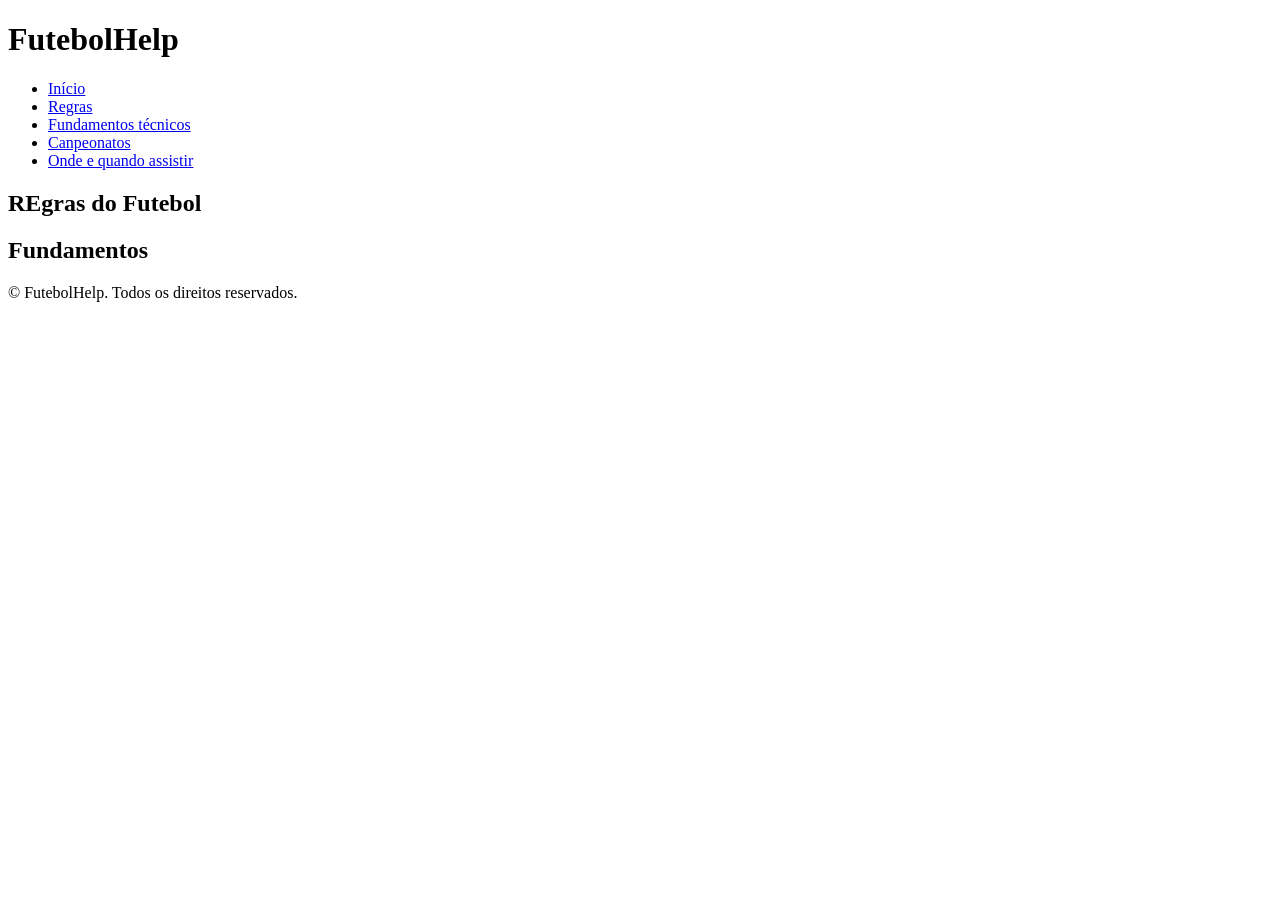
==== index.htm @ 94a562d6 "initial commit" ====
<!DOCTYPE html>
<html lang="pt-br">
<head>
    <meta charset="UTF-8">
    <meta name="viewport" content="width=device-width, initial-scale=1.0">
    <link rel="stylesheet" href="style.css">
    <title>FutebolHelp</title>
</head>
<body>
    <header>
        <h1>FutebolHelp</h1>
        <nav class="bar">
            <ul>
            <li><a href="#inicio">Início</a></li>
            <li><a href="#regras">Regras</a></li>
            <li><a href="#fundamentos">Fundamentos técnicos</a></li>
            <li><a href="#campeonatos">Canpeonatos</a></li>
            <li><a href="#onde">Onde e quando assistir</a></li>
            </ul>
        </nav>

        <main>
            <section id="inicio">
                <h2></h2>
                <p></p>
            </section>

            <section id="regras">
                <h2>REgras do Futebol</h2>
                <p></p>
            </section>

            <section id="fundamentos">
                <h2>Fundamentos</h2>
                <p></p>
            </section>

            <section id="campeonatos">
                <h2></h2>
                <p></p>
            </section>

            <section id="onde">
                <h2></h2>
                <p></p>
            </section>
        </main>

        <footer>&copy; FutebolHelp. Todos os direitos reservados.</footer>

</body>
</html>
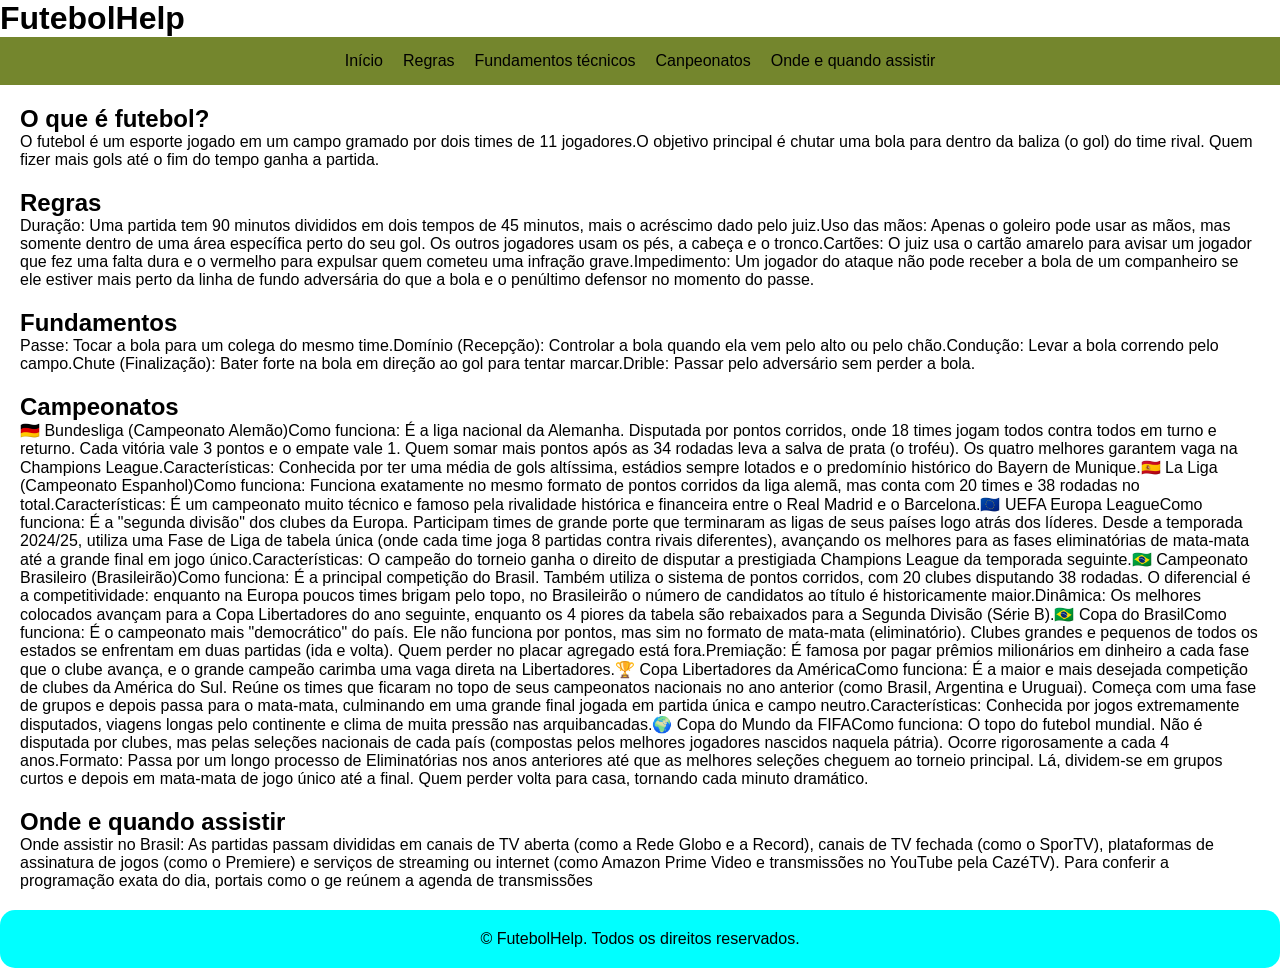
==== commit 3ae528ab: "feat: textos adicionados" ====
--- a/index.htm
+++ b/index.htm
@@ -21,28 +21,28 @@
 
         <main>
             <section id="inicio">
-                <h2></h2>
-                <p></p>
+                <h2>O que é futebol?</h2>
+                <p>O futebol é um esporte jogado em um campo gramado por dois times de 11 jogadores.O objetivo principal é chutar uma bola para dentro da baliza (o gol) do time rival. Quem fizer mais gols até o fim do tempo ganha a partida.</p>
             </section>
 
             <section id="regras">
-                <h2>REgras do Futebol</h2>
-                <p></p>
+                <h2>Regras</h2>
+                <p>Duração: Uma partida tem 90 minutos divididos em dois tempos de 45 minutos, mais o acréscimo dado pelo juiz.Uso das mãos: Apenas o goleiro pode usar as mãos, mas somente dentro de uma área específica perto do seu gol. Os outros jogadores usam os pés, a cabeça e o tronco.Cartões: O juiz usa o cartão amarelo para avisar um jogador que fez uma falta dura e o vermelho para expulsar quem cometeu uma infração grave.Impedimento: Um jogador do ataque não pode receber a bola de um companheiro se ele estiver mais perto da linha de fundo adversária do que a bola e o penúltimo defensor no momento do passe.</p>
             </section>
 
             <section id="fundamentos">
                 <h2>Fundamentos</h2>
-                <p></p>
+                <p>Passe: Tocar a bola para um colega do mesmo time.Domínio (Recepção): Controlar a bola quando ela vem pelo alto ou pelo chão.Condução: Levar a bola correndo pelo campo.Chute (Finalização): Bater forte na bola em direção ao gol para tentar marcar.Drible: Passar pelo adversário sem perder a bola.</p>
             </section>
 
             <section id="campeonatos">
-                <h2></h2>
-                <p></p>
+                <h2>Campeonatos</h2>
+                <p>🇩🇪 Bundesliga (Campeonato Alemão)Como funciona: É a liga nacional da Alemanha. Disputada por pontos corridos, onde 18 times jogam todos contra todos em turno e returno. Cada vitória vale 3 pontos e o empate vale 1. Quem somar mais pontos após as 34 rodadas leva a salva de prata (o troféu). Os quatro melhores garantem vaga na Champions League.Características: Conhecida por ter uma média de gols altíssima, estádios sempre lotados e o predomínio histórico do Bayern de Munique.🇪🇸 La Liga (Campeonato Espanhol)Como funciona: Funciona exatamente no mesmo formato de pontos corridos da liga alemã, mas conta com 20 times e 38 rodadas no total.Características: É um campeonato muito técnico e famoso pela rivalidade histórica e financeira entre o Real Madrid e o Barcelona.🇪🇺 UEFA Europa LeagueComo funciona: É a "segunda divisão" dos clubes da Europa. Participam times de grande porte que terminaram as ligas de seus países logo atrás dos líderes. Desde a temporada 2024/25, utiliza uma Fase de Liga de tabela única (onde cada time joga 8 partidas contra rivais diferentes), avançando os melhores para as fases eliminatórias de mata-mata até a grande final em jogo único.Características: O campeão do torneio ganha o direito de disputar a prestigiada Champions League da temporada seguinte.🇧🇷 Campeonato Brasileiro (Brasileirão)Como funciona: É a principal competição do Brasil. Também utiliza o sistema de pontos corridos, com 20 clubes disputando 38 rodadas. O diferencial é a competitividade: enquanto na Europa poucos times brigam pelo topo, no Brasileirão o número de candidatos ao título é historicamente maior.Dinâmica: Os melhores colocados avançam para a Copa Libertadores do ano seguinte, enquanto os 4 piores da tabela são rebaixados para a Segunda Divisão (Série B).🇧🇷 Copa do BrasilComo funciona: É o campeonato mais "democrático" do país. Ele não funciona por pontos, mas sim no formato de mata-mata (eliminatório). Clubes grandes e pequenos de todos os estados se enfrentam em duas partidas (ida e volta). Quem perder no placar agregado está fora.Premiação: É famosa por pagar prêmios milionários em dinheiro a cada fase que o clube avança, e o grande campeão carimba uma vaga direta na Libertadores.🏆 Copa Libertadores da AméricaComo funciona: É a maior e mais desejada competição de clubes da América do Sul. Reúne os times que ficaram no topo de seus campeonatos nacionais no ano anterior (como Brasil, Argentina e Uruguai). Começa com uma fase de grupos e depois passa para o mata-mata, culminando em uma grande final jogada em partida única e campo neutro.Características: Conhecida por jogos extremamente disputados, viagens longas pelo continente e clima de muita pressão nas arquibancadas.🌍 Copa do Mundo da FIFAComo funciona: O topo do futebol mundial. Não é disputada por clubes, mas pelas seleções nacionais de cada país (compostas pelos melhores jogadores nascidos naquela pátria). Ocorre rigorosamente a cada 4 anos.Formato: Passa por um longo processo de Eliminatórias nos anos anteriores até que as melhores seleções cheguem ao torneio principal. Lá, dividem-se em grupos curtos e depois em mata-mata de jogo único até a final. Quem perder volta para casa, tornando cada minuto dramático.</p>
             </section>
 
             <section id="onde">
-                <h2></h2>
-                <p></p>
+                <h2>Onde e quando assistir</h2>
+                <p>Onde assistir no Brasil: As partidas passam divididas em canais de TV aberta (como a Rede Globo e a Record), canais de TV fechada (como o SporTV), plataformas de assinatura de jogos (como o Premiere) e serviços de streaming ou internet (como Amazon Prime Video e transmissões no YouTube pela CazéTV). Para conferir a programação exata do dia, portais como o ge reúnem a agenda de transmissões</p>
             </section>
         </main>
 
--- a/style.css
+++ b/style.css
@@ -0,0 +1,37 @@
+*{
+    font-family: Arial, Helvetica, sans-serif;
+    margin: 0;
+    box-sizing: border-box;
+    padding: 0;
+}
+
+.bar{
+    
+}
+
+section{
+    gap: 20px;
+    margin: 20px;
+}
+
+ul {
+    background-color: rgb(116, 134, 45);
+    display: flex;
+    gap: 20px;
+    justify-content: center;
+    list-style-type: none;
+    padding: 15px;
+}
+a {
+  text-decoration: none;
+  color: inherit;
+}
+
+footer{
+    justify-content: center;
+    display: flex;
+    padding: 20px;
+    background-color: aqua;
+    border-radius: 15px;
+
+}
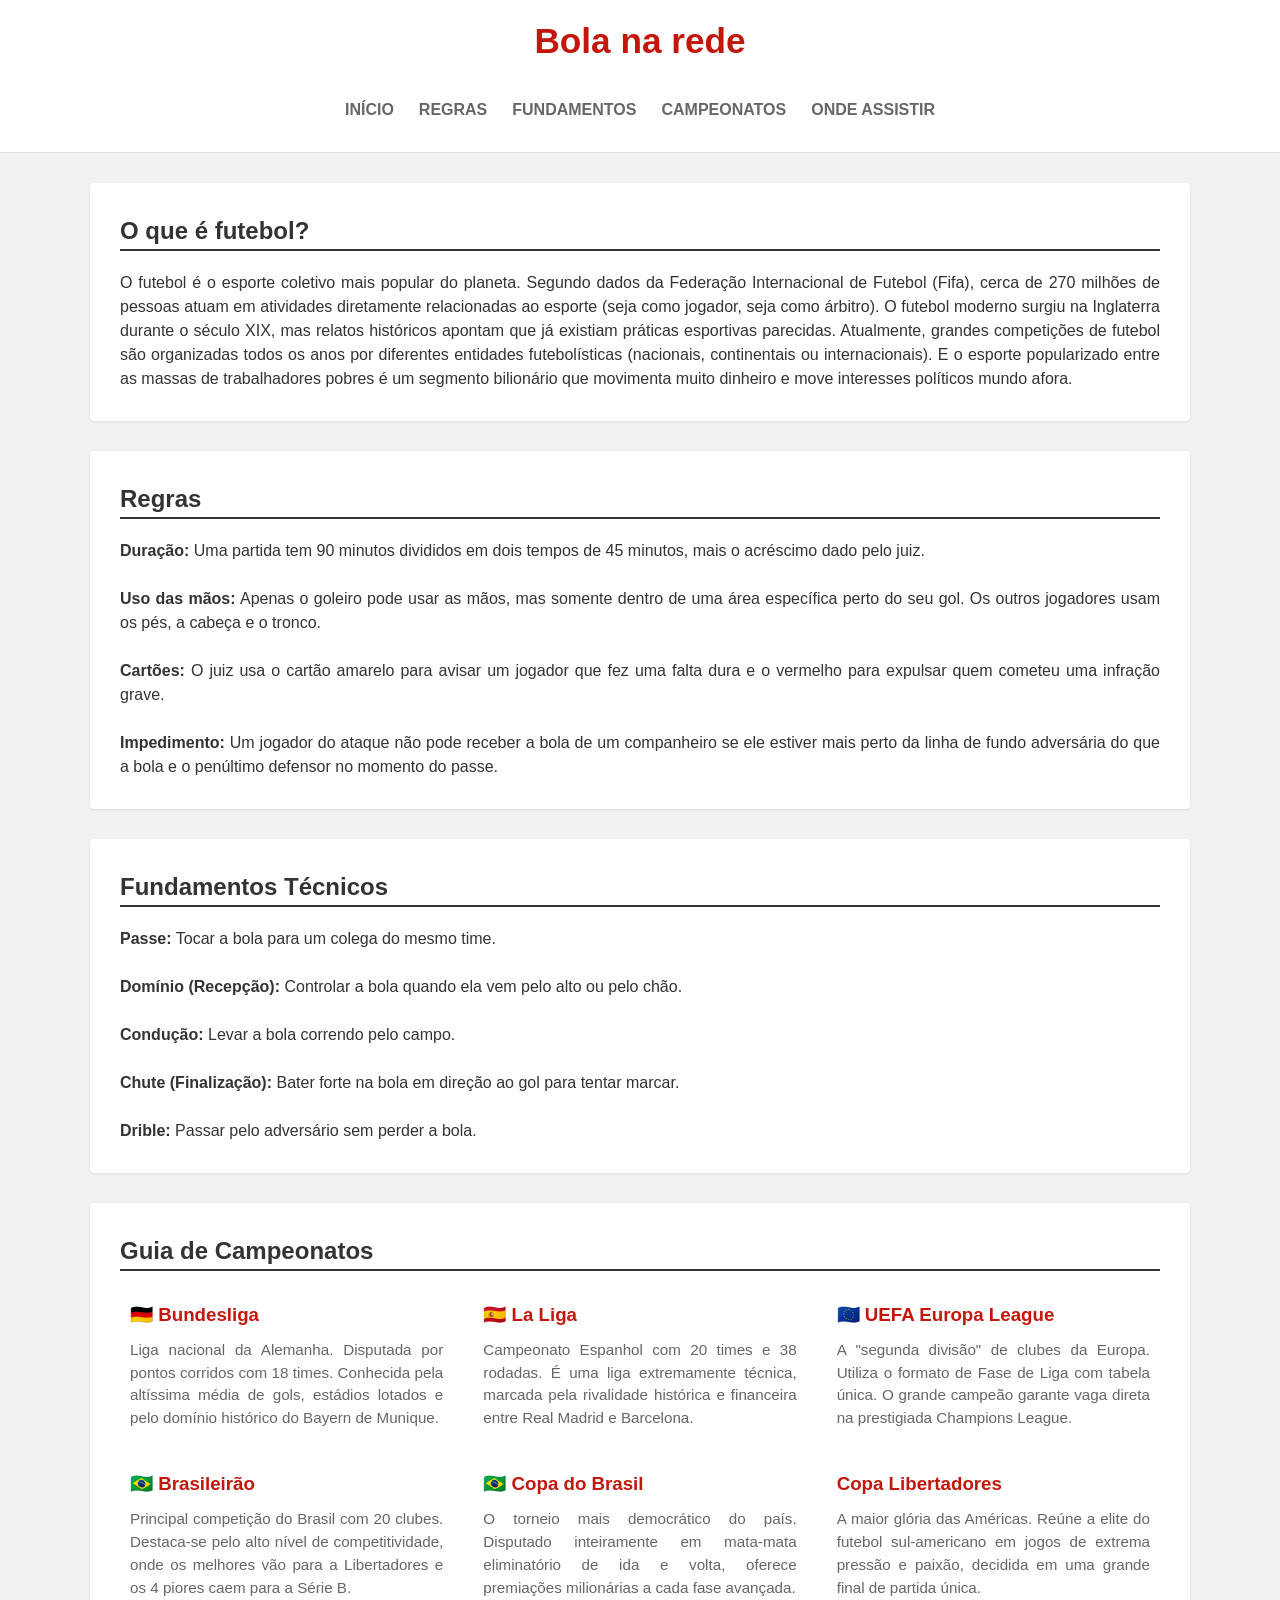
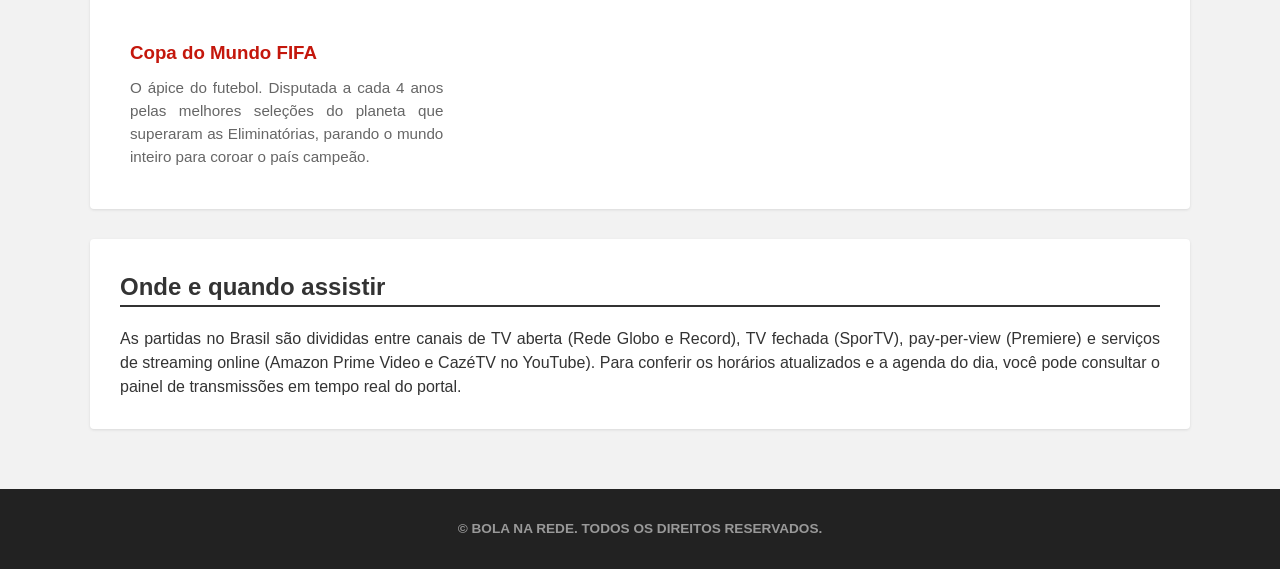
==== commit 39cd73f8: "style: cores, bordas e design aplicados" ====
--- a/index.htm
+++ b/index.htm
@@ -4,49 +4,98 @@
     <meta charset="UTF-8">
     <meta name="viewport" content="width=device-width, initial-scale=1.0">
     <link rel="stylesheet" href="style.css">
-    <title>FutebolHelp</title>
+    <title>Bola na Rede</title>
 </head>
 <body>
+
     <header>
-        <h1>FutebolHelp</h1>
-        <nav class="bar">
-            <ul>
-            <li><a href="#inicio">Início</a></li>
-            <li><a href="#regras">Regras</a></li>
-            <li><a href="#fundamentos">Fundamentos técnicos</a></li>
-            <li><a href="#campeonatos">Canpeonatos</a></li>
-            <li><a href="#onde">Onde e quando assistir</a></li>
-            </ul>
-        </nav>
+        <div class="bar">
+            <h1>Bola na rede</span></h1>
+            <nav class="bar">
+                <ul>
+                    <li><a href="#inicio">Início</a></li>
+                    <li><a href="#regras">Regras</a></li>
+                    <li><a href="#fundamentos">Fundamentos</a></li>
+                    <li><a href="#campeonatos">Campeonatos</a></li>
+                    <li><a href="#onde">Onde Assistir</a></li>
+                </ul>
+            </nav>
+        </div>
+    </header>
 
-        <main>
-            <section id="inicio">
-                <h2>O que é futebol?</h2>
-                <p>O futebol é um esporte jogado em um campo gramado por dois times de 11 jogadores.O objetivo principal é chutar uma bola para dentro da baliza (o gol) do time rival. Quem fizer mais gols até o fim do tempo ganha a partida.</p>
-            </section>
+    <main>
+        <section id="inicio">
+            <h2>O que é futebol?</h2>
+            <p>O futebol é o esporte coletivo mais popular do planeta. Segundo dados da Federação Internacional de Futebol (Fifa), cerca de 270 milhões de pessoas atuam em atividades diretamente relacionadas ao esporte (seja como jogador, seja como árbitro). O futebol moderno surgiu na Inglaterra durante o século XIX, mas relatos históricos apontam que já existiam práticas esportivas parecidas.
+Atualmente, grandes competições de futebol são organizadas todos os anos por diferentes entidades futebolísticas (nacionais, continentais ou internacionais). E o esporte popularizado entre as massas de trabalhadores pobres é um segmento bilionário que movimenta muito dinheiro e move interesses políticos mundo afora.</p>
+        </section>
 
-            <section id="regras">
-                <h2>Regras</h2>
-                <p>Duração: Uma partida tem 90 minutos divididos em dois tempos de 45 minutos, mais o acréscimo dado pelo juiz.Uso das mãos: Apenas o goleiro pode usar as mãos, mas somente dentro de uma área específica perto do seu gol. Os outros jogadores usam os pés, a cabeça e o tronco.Cartões: O juiz usa o cartão amarelo para avisar um jogador que fez uma falta dura e o vermelho para expulsar quem cometeu uma infração grave.Impedimento: Um jogador do ataque não pode receber a bola de um companheiro se ele estiver mais perto da linha de fundo adversária do que a bola e o penúltimo defensor no momento do passe.</p>
-            </section>
+        <section id="regras">
+            <h2>Regras</h2>
+            <p><strong>Duração:</strong> Uma partida tem 90 minutos divididos em dois tempos de 45 minutos, mais o acréscimo dado pelo juiz.<br><br>
+               <strong>Uso das mãos:</strong> Apenas o goleiro pode usar as mãos, mas somente dentro de uma área específica perto do seu gol. Os outros jogadores usam os pés, a cabeça e o tronco.<br><br>
+               <strong>Cartões:</strong> O juiz usa o cartão amarelo para avisar um jogador que fez uma falta dura e o vermelho para expulsar quem cometeu uma infração grave.<br><br>
+               <strong>Impedimento:</strong> Um jogador do ataque não pode receber a bola de um companheiro se ele estiver mais perto da linha de fundo adversária do que a bola e o penúltimo defensor no momento do passe.</p>
+        </section>
 
-            <section id="fundamentos">
-                <h2>Fundamentos</h2>
-                <p>Passe: Tocar a bola para um colega do mesmo time.Domínio (Recepção): Controlar a bola quando ela vem pelo alto ou pelo chão.Condução: Levar a bola correndo pelo campo.Chute (Finalização): Bater forte na bola em direção ao gol para tentar marcar.Drible: Passar pelo adversário sem perder a bola.</p>
-            </section>
+        <section id="fundamentos">
+            <h2>Fundamentos Técnicos</h2>
+            <p><strong>Passe:</strong> Tocar a bola para um colega do mesmo time.<br><br>
+               <strong>Domínio (Recepção):</strong> Controlar a bola quando ela vem pelo alto ou pelo chão.<br><br>
+               <strong>Condução:</strong> Levar a bola correndo pelo campo.<br><br>
+               <strong>Chute (Finalização):</strong> Bater forte na bola em direção ao gol para tentar marcar.<br><br>
+               <strong>Drible:</strong> Passar pelo adversário sem perder a bola.</p>
+        </section>
 
-            <section id="campeonatos">
-                <h2>Campeonatos</h2>
-                <p>🇩🇪 Bundesliga (Campeonato Alemão)Como funciona: É a liga nacional da Alemanha. Disputada por pontos corridos, onde 18 times jogam todos contra todos em turno e returno. Cada vitória vale 3 pontos e o empate vale 1. Quem somar mais pontos após as 34 rodadas leva a salva de prata (o troféu). Os quatro melhores garantem vaga na Champions League.Características: Conhecida por ter uma média de gols altíssima, estádios sempre lotados e o predomínio histórico do Bayern de Munique.🇪🇸 La Liga (Campeonato Espanhol)Como funciona: Funciona exatamente no mesmo formato de pontos corridos da liga alemã, mas conta com 20 times e 38 rodadas no total.Características: É um campeonato muito técnico e famoso pela rivalidade histórica e financeira entre o Real Madrid e o Barcelona.🇪🇺 UEFA Europa LeagueComo funciona: É a "segunda divisão" dos clubes da Europa. Participam times de grande porte que terminaram as ligas de seus países logo atrás dos líderes. Desde a temporada 2024/25, utiliza uma Fase de Liga de tabela única (onde cada time joga 8 partidas contra rivais diferentes), avançando os melhores para as fases eliminatórias de mata-mata até a grande final em jogo único.Características: O campeão do torneio ganha o direito de disputar a prestigiada Champions League da temporada seguinte.🇧🇷 Campeonato Brasileiro (Brasileirão)Como funciona: É a principal competição do Brasil. Também utiliza o sistema de pontos corridos, com 20 clubes disputando 38 rodadas. O diferencial é a competitividade: enquanto na Europa poucos times brigam pelo topo, no Brasileirão o número de candidatos ao título é historicamente maior.Dinâmica: Os melhores colocados avançam para a Copa Libertadores do ano seguinte, enquanto os 4 piores da tabela são rebaixados para a Segunda Divisão (Série B).🇧🇷 Copa do BrasilComo funciona: É o campeonato mais "democrático" do país. Ele não funciona por pontos, mas sim no formato de mata-mata (eliminatório). Clubes grandes e pequenos de todos os estados se enfrentam em duas partidas (ida e volta). Quem perder no placar agregado está fora.Premiação: É famosa por pagar prêmios milionários em dinheiro a cada fase que o clube avança, e o grande campeão carimba uma vaga direta na Libertadores.🏆 Copa Libertadores da AméricaComo funciona: É a maior e mais desejada competição de clubes da América do Sul. Reúne os times que ficaram no topo de seus campeonatos nacionais no ano anterior (como Brasil, Argentina e Uruguai). Começa com uma fase de grupos e depois passa para o mata-mata, culminando em uma grande final jogada em partida única e campo neutro.Características: Conhecida por jogos extremamente disputados, viagens longas pelo continente e clima de muita pressão nas arquibancadas.🌍 Copa do Mundo da FIFAComo funciona: O topo do futebol mundial. Não é disputada por clubes, mas pelas seleções nacionais de cada país (compostas pelos melhores jogadores nascidos naquela pátria). Ocorre rigorosamente a cada 4 anos.Formato: Passa por um longo processo de Eliminatórias nos anos anteriores até que as melhores seleções cheguem ao torneio principal. Lá, dividem-se em grupos curtos e depois em mata-mata de jogo único até a final. Quem perder volta para casa, tornando cada minuto dramático.</p>
-            </section>
+        <section id="campeonatos">
+            <h2>Guia de Campeonatos</h2>
+            <div class="campeonatos-grid">
 
-            <section id="onde">
-                <h2>Onde e quando assistir</h2>
-                <p>Onde assistir no Brasil: As partidas passam divididas em canais de TV aberta (como a Rede Globo e a Record), canais de TV fechada (como o SporTV), plataformas de assinatura de jogos (como o Premiere) e serviços de streaming ou internet (como Amazon Prime Video e transmissões no YouTube pela CazéTV). Para conferir a programação exata do dia, portais como o ge reúnem a agenda de transmissões</p>
-            </section>
-        </main>
+                <div class="card-campeonato">
+                    <h3>🇩🇪 Bundesliga</h3>
+                    <p>Liga nacional da Alemanha. Disputada por pontos corridos com 18 times. Conhecida pela altíssima média de gols, estádios lotados e pelo domínio histórico do Bayern de Munique.</p>
+                </div>
 
-        <footer>&copy; FutebolHelp. Todos os direitos reservados.</footer>
+                <div class="card-campeonato">
+                    <h3>🇪🇸 La Liga</h3>
+                    <p>Campeonato Espanhol com 20 times e 38 rodadas. É uma liga extremamente técnica, marcada pela rivalidade histórica e financeira entre Real Madrid e Barcelona.</p>
+                </div>
+
+                <div class="card-campeonato">
+                    <h3>🇪🇺 UEFA Europa League</h3>
+                    <p>A "segunda divisão" de clubes da Europa. Utiliza o formato de Fase de Liga com tabela única. O grande campeão garante vaga direta na prestigiada Champions League.</p>
+                </div>
+
+                <div class="card-campeonato">
+                    <h3>🇧🇷 Brasileirão</h3>
+                    <p>Principal competição do Brasil com 20 clubes. Destaca-se pelo alto nível de competitividade, onde os melhores vão para a Libertadores e os 4 piores caem para a Série B.</p>
+                </div>
+
+                <div class="card-campeonato">
+                    <h3>🇧🇷 Copa do Brasil</h3>
+                    <p>O torneio mais democrático do país. Disputado inteiramente em mata-mata eliminatório de ida e volta, oferece premiações milionárias a cada fase avançada.</p>
+                </div>
+
+                <div class="card-campeonato">
+                    <h3>Copa Libertadores</h3>
+                    <p>A maior glória das Américas. Reúne a elite do futebol sul-americano em jogos de extrema pressão e paixão, decidida em uma grande final de partida única.</p>
+                </div>
+
+                <div class="card-campeonato">
+                    <h3>Copa do Mundo FIFA</h3>
+                    <p>O ápice do futebol. Disputada a cada 4 anos pelas melhores seleções do planeta que superaram as Eliminatórias, parando o mundo inteiro para coroar o país campeão.</p>
+                </div>
+
+            </div>
+        </section>
+
+        <section id="onde">
+            <h2>Onde e quando assistir</h2>
+            <p>As partidas no Brasil são divididas entre canais de TV aberta (Rede Globo e Record), TV fechada (SporTV), pay-per-view (Premiere) e serviços de streaming online (Amazon Prime Video e CazéTV no YouTube). Para conferir os horários atualizados e a agenda do dia, você pode consultar o painel de transmissões em tempo real do portal.</p>
+        </section>
+    </main>
+
+    <footer>&copy; BOLA NA REDE. TODOS OS DIREITOS RESERVADOS.</footer>
 
 </body>
-</html>+</html>
--- a/style.css
+++ b/style.css
@@ -1,37 +1,113 @@
-*{
-    font-family: Arial, Helvetica, sans-serif;
+* {
     margin: 0;
+    padding: 0;
     box-sizing: border-box;
-    padding: 0;
+    font-family: "Helvetica Neue", Helvetica, Arial, sans-serif;
 }
 
-.bar{
-    
+body {
+    background-color: #F2F2F2;
+    color: #333333;
+    line-height: 1.5;
 }
 
-section{
-    gap: 20px;
-    margin: 20px;
+header {
+    background-color: #FFFFFF;
+    border-bottom: 1px solid #E0E0E0;
+    position: sticky;
+}
+
+.bar {
+    max-width: 1140px;
+    margin: 0 auto;
+    padding: 15px;
+    display: flex;
+    flex-direction: column;
+    align-items: center;
+    gap: 15px;
+}
+
+header h1 {
+    color: #C4170C;
+    font-size: 2.2rem;
+    font-weight: 800;
 }
 
 ul {
-    background-color: rgb(116, 134, 45);
     display: flex;
-    gap: 20px;
+    gap: 25px;
+    list-style-type: none;
     justify-content: center;
-    list-style-type: none;
-    padding: 15px;
-}
-a {
-  text-decoration: none;
-  color: inherit;
 }
 
-footer{
-    justify-content: center;
+ul li a {
+    text-decoration: none;
+    color: #666666;
+    font-weight: 700;
+    text-transform: uppercase;
+}
+
+ul li a:hover {
+    color: #C4170C;
+    border-bottom: 3px solid #C4170C;
+}
+
+main {
+    max-width: 1140px;
+    margin: 30px auto;
+    padding: 0 20px;
+}
+
+section {
+    background-color: #FFFFFF;
+    padding: 30px;
+    margin-bottom: 30px;
+    border-radius: 4px;
+    box-shadow: 0 1px 3px rgba(0, 0, 0, 0.1);
+}
+
+section h2 {
+    color: #333333;
+    font-weight: 800;
+    margin-bottom: 20px;
+    border-bottom: 2px solid #333333;
+}
+
+section p {
+    text-align: justify;
+}
+
+.campeonatos-grid {
+    display: grid;
+    grid-template-columns: repeat(auto-fit, minmax(300px, 1fr));
+    gap: 20px;
+    margin-top: 20px;
+}
+
+.card-campeonato{
+    border-radius: 15px;
+    padding: 10px;
+}
+
+.card-campeonato h3 {
+    color: #C4170C;
+    margin-bottom: 10px;
     display: flex;
-    padding: 20px;
-    background-color: aqua;
-    border-radius: 15px;
+    align-items: center;
+    gap: 8px;
+}
 
-}+.card-campeonato p {
+    font-size: 0.95rem;
+    color: #666666;
+}
+
+footer {
+    background-color: #222222;
+    color: #999999;
+    text-align: center;
+    padding: 30px 20px;
+    font-size: 0.85rem;
+    margin-top: 60px;
+    font-weight: bold;
+}
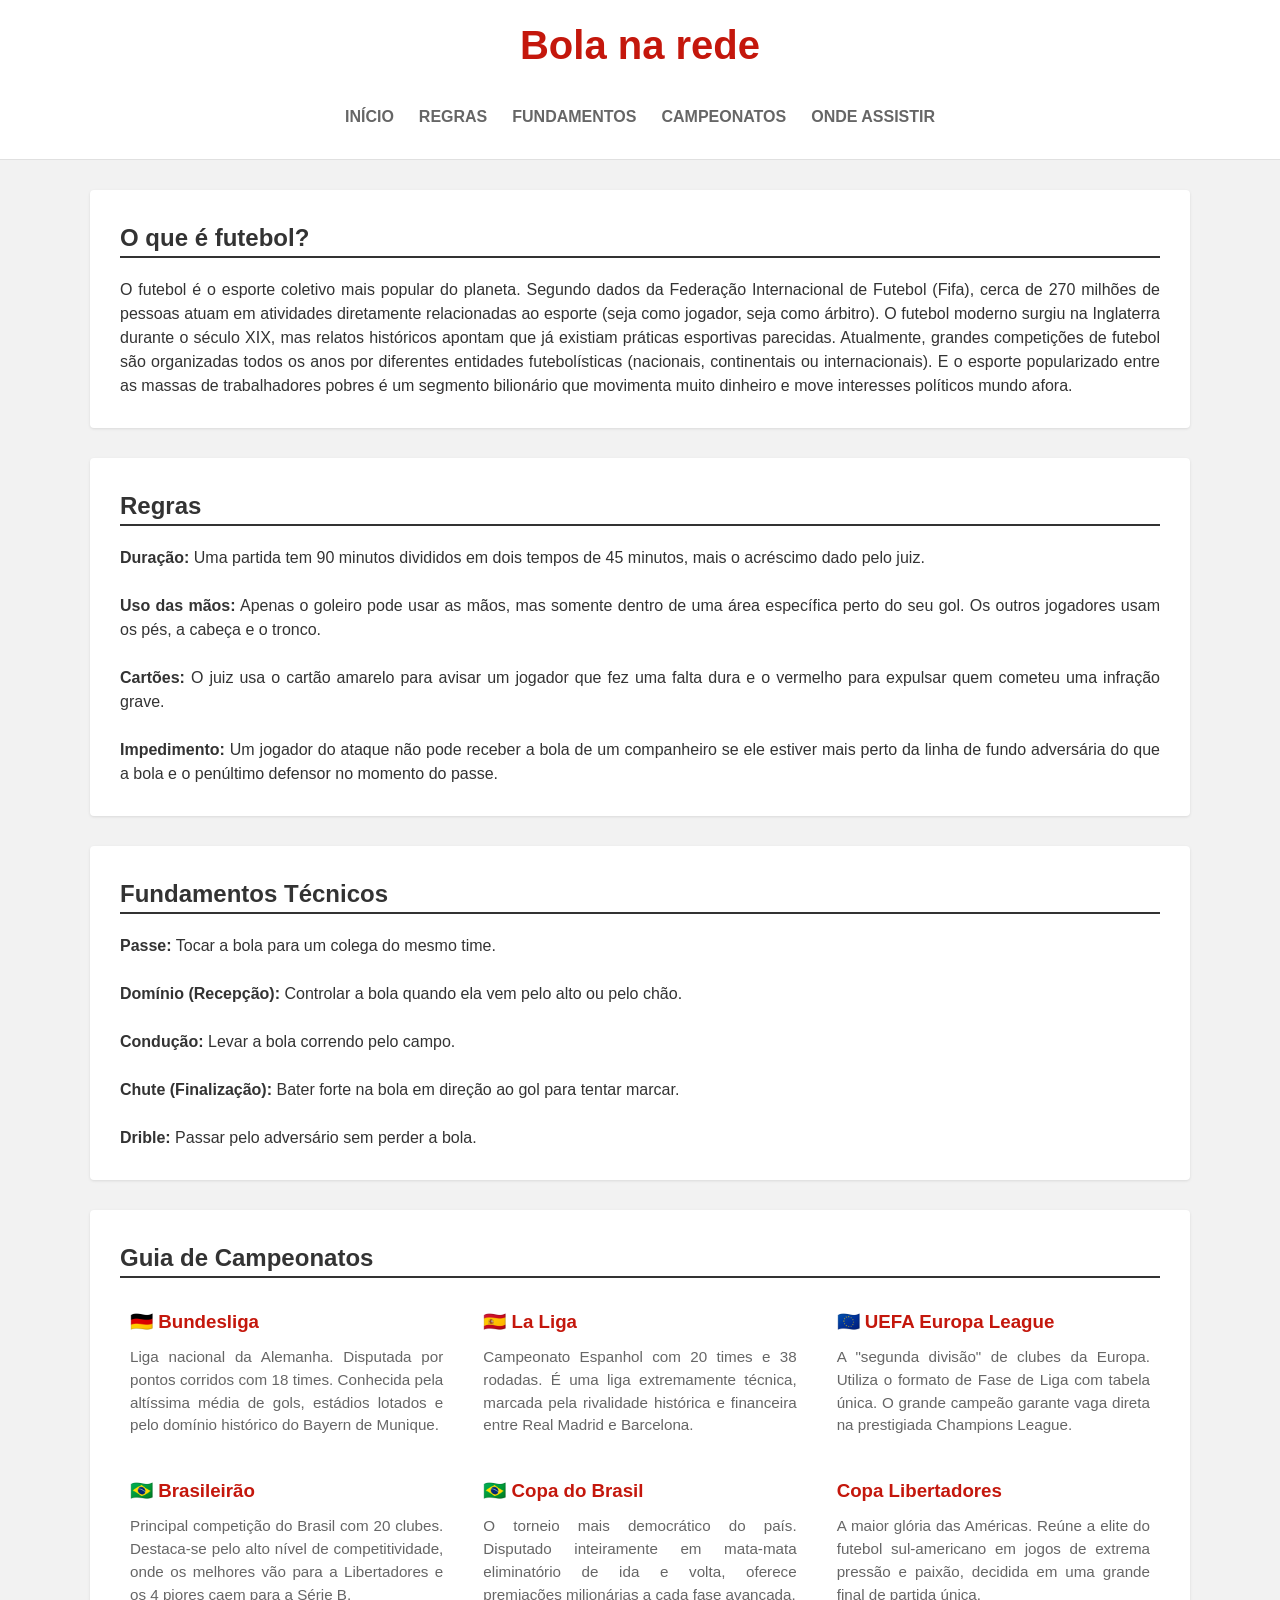
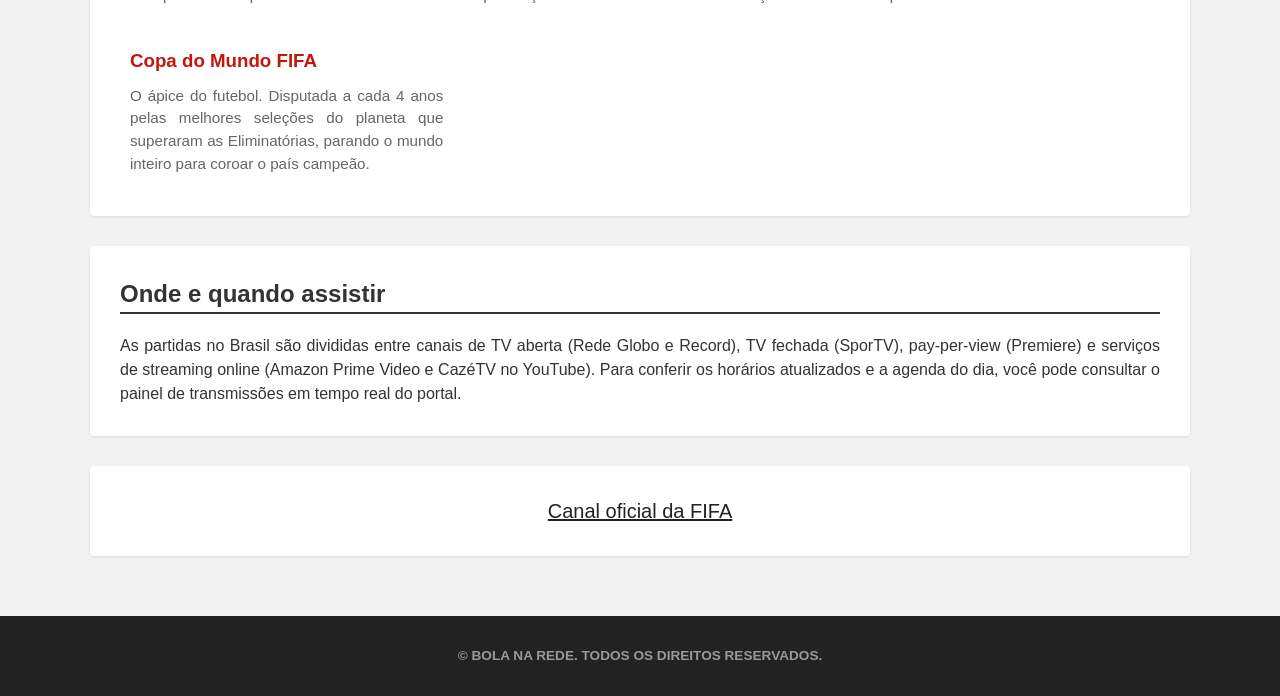
==== commit 49fc70a7: "feature: link do canal oficial da FIFA adicionado" ====
--- a/index.htm
+++ b/index.htm
@@ -1,101 +1,105 @@
-<!DOCTYPE html>
-<html lang="pt-br">
-<head>
-    <meta charset="UTF-8">
-    <meta name="viewport" content="width=device-width, initial-scale=1.0">
-    <link rel="stylesheet" href="style.css">
-    <title>Bola na Rede</title>
-</head>
-<body>
-
-    <header>
-        <div class="bar">
-            <h1>Bola na rede</span></h1>
-            <nav class="bar">
-                <ul>
-                    <li><a href="#inicio">Início</a></li>
-                    <li><a href="#regras">Regras</a></li>
-                    <li><a href="#fundamentos">Fundamentos</a></li>
-                    <li><a href="#campeonatos">Campeonatos</a></li>
-                    <li><a href="#onde">Onde Assistir</a></li>
-                </ul>
-            </nav>
-        </div>
-    </header>
-
-    <main>
-        <section id="inicio">
-            <h2>O que é futebol?</h2>
-            <p>O futebol é o esporte coletivo mais popular do planeta. Segundo dados da Federação Internacional de Futebol (Fifa), cerca de 270 milhões de pessoas atuam em atividades diretamente relacionadas ao esporte (seja como jogador, seja como árbitro). O futebol moderno surgiu na Inglaterra durante o século XIX, mas relatos históricos apontam que já existiam práticas esportivas parecidas.
-Atualmente, grandes competições de futebol são organizadas todos os anos por diferentes entidades futebolísticas (nacionais, continentais ou internacionais). E o esporte popularizado entre as massas de trabalhadores pobres é um segmento bilionário que movimenta muito dinheiro e move interesses políticos mundo afora.</p>
-        </section>
-
-        <section id="regras">
-            <h2>Regras</h2>
-            <p><strong>Duração:</strong> Uma partida tem 90 minutos divididos em dois tempos de 45 minutos, mais o acréscimo dado pelo juiz.<br><br>
-               <strong>Uso das mãos:</strong> Apenas o goleiro pode usar as mãos, mas somente dentro de uma área específica perto do seu gol. Os outros jogadores usam os pés, a cabeça e o tronco.<br><br>
-               <strong>Cartões:</strong> O juiz usa o cartão amarelo para avisar um jogador que fez uma falta dura e o vermelho para expulsar quem cometeu uma infração grave.<br><br>
-               <strong>Impedimento:</strong> Um jogador do ataque não pode receber a bola de um companheiro se ele estiver mais perto da linha de fundo adversária do que a bola e o penúltimo defensor no momento do passe.</p>
-        </section>
-
-        <section id="fundamentos">
-            <h2>Fundamentos Técnicos</h2>
-            <p><strong>Passe:</strong> Tocar a bola para um colega do mesmo time.<br><br>
-               <strong>Domínio (Recepção):</strong> Controlar a bola quando ela vem pelo alto ou pelo chão.<br><br>
-               <strong>Condução:</strong> Levar a bola correndo pelo campo.<br><br>
-               <strong>Chute (Finalização):</strong> Bater forte na bola em direção ao gol para tentar marcar.<br><br>
-               <strong>Drible:</strong> Passar pelo adversário sem perder a bola.</p>
-        </section>
-
-        <section id="campeonatos">
-            <h2>Guia de Campeonatos</h2>
-            <div class="campeonatos-grid">
-
-                <div class="card-campeonato">
-                    <h3>🇩🇪 Bundesliga</h3>
-                    <p>Liga nacional da Alemanha. Disputada por pontos corridos com 18 times. Conhecida pela altíssima média de gols, estádios lotados e pelo domínio histórico do Bayern de Munique.</p>
-                </div>
-
-                <div class="card-campeonato">
-                    <h3>🇪🇸 La Liga</h3>
-                    <p>Campeonato Espanhol com 20 times e 38 rodadas. É uma liga extremamente técnica, marcada pela rivalidade histórica e financeira entre Real Madrid e Barcelona.</p>
-                </div>
-
-                <div class="card-campeonato">
-                    <h3>🇪🇺 UEFA Europa League</h3>
-                    <p>A "segunda divisão" de clubes da Europa. Utiliza o formato de Fase de Liga com tabela única. O grande campeão garante vaga direta na prestigiada Champions League.</p>
-                </div>
-
-                <div class="card-campeonato">
-                    <h3>🇧🇷 Brasileirão</h3>
-                    <p>Principal competição do Brasil com 20 clubes. Destaca-se pelo alto nível de competitividade, onde os melhores vão para a Libertadores e os 4 piores caem para a Série B.</p>
-                </div>
-
-                <div class="card-campeonato">
-                    <h3>🇧🇷 Copa do Brasil</h3>
-                    <p>O torneio mais democrático do país. Disputado inteiramente em mata-mata eliminatório de ida e volta, oferece premiações milionárias a cada fase avançada.</p>
-                </div>
-
-                <div class="card-campeonato">
-                    <h3>Copa Libertadores</h3>
-                    <p>A maior glória das Américas. Reúne a elite do futebol sul-americano em jogos de extrema pressão e paixão, decidida em uma grande final de partida única.</p>
-                </div>
-
-                <div class="card-campeonato">
-                    <h3>Copa do Mundo FIFA</h3>
-                    <p>O ápice do futebol. Disputada a cada 4 anos pelas melhores seleções do planeta que superaram as Eliminatórias, parando o mundo inteiro para coroar o país campeão.</p>
-                </div>
-
-            </div>
-        </section>
-
-        <section id="onde">
-            <h2>Onde e quando assistir</h2>
-            <p>As partidas no Brasil são divididas entre canais de TV aberta (Rede Globo e Record), TV fechada (SporTV), pay-per-view (Premiere) e serviços de streaming online (Amazon Prime Video e CazéTV no YouTube). Para conferir os horários atualizados e a agenda do dia, você pode consultar o painel de transmissões em tempo real do portal.</p>
-        </section>
-    </main>
-
-    <footer>&copy; BOLA NA REDE. TODOS OS DIREITOS RESERVADOS.</footer>
-
-</body>
-</html>
+<!DOCTYPE html>
+<html lang="pt-br">
+<head>
+    <meta charset="UTF-8">
+    <meta name="viewport" content="width=device-width, initial-scale=1.0">
+    <link rel="stylesheet" href="style.css">
+    <title>Bola na Rede</title>
+</head>
+<body>
+
+    <header>
+        <div class="bar">
+            <h1>Bola na rede</span></h1>
+            <nav class="bar">
+                <ul>
+                    <li><a href="#inicio">Início</a></li>
+                    <li><a href="#regras">Regras</a></li>
+                    <li><a href="#fundamentos">Fundamentos</a></li>
+                    <li><a href="#campeonatos">Campeonatos</a></li>
+                    <li><a href="#onde">Onde Assistir</a></li>
+                </ul>
+            </nav>
+        </div>
+    </header>
+
+    <main>
+        <section id="inicio">
+            <h2>O que é futebol?</h2>
+            <p>O futebol é o esporte coletivo mais popular do planeta. Segundo dados da Federação Internacional de Futebol (Fifa), cerca de 270 milhões de pessoas atuam em atividades diretamente relacionadas ao esporte (seja como jogador, seja como árbitro). O futebol moderno surgiu na Inglaterra durante o século XIX, mas relatos históricos apontam que já existiam práticas esportivas parecidas.
+Atualmente, grandes competições de futebol são organizadas todos os anos por diferentes entidades futebolísticas (nacionais, continentais ou internacionais). E o esporte popularizado entre as massas de trabalhadores pobres é um segmento bilionário que movimenta muito dinheiro e move interesses políticos mundo afora.</p>
+        </section>
+
+        <section id="regras">
+            <h2>Regras</h2>
+            <p><strong>Duração:</strong> Uma partida tem 90 minutos divididos em dois tempos de 45 minutos, mais o acréscimo dado pelo juiz.<br><br>
+               <strong>Uso das mãos:</strong> Apenas o goleiro pode usar as mãos, mas somente dentro de uma área específica perto do seu gol. Os outros jogadores usam os pés, a cabeça e o tronco.<br><br>
+               <strong>Cartões:</strong> O juiz usa o cartão amarelo para avisar um jogador que fez uma falta dura e o vermelho para expulsar quem cometeu uma infração grave.<br><br>
+               <strong>Impedimento:</strong> Um jogador do ataque não pode receber a bola de um companheiro se ele estiver mais perto da linha de fundo adversária do que a bola e o penúltimo defensor no momento do passe.</p>
+        </section>
+
+        <section id="fundamentos">
+            <h2>Fundamentos Técnicos</h2>
+            <p><strong>Passe:</strong> Tocar a bola para um colega do mesmo time.<br><br>
+               <strong>Domínio (Recepção):</strong> Controlar a bola quando ela vem pelo alto ou pelo chão.<br><br>
+               <strong>Condução:</strong> Levar a bola correndo pelo campo.<br><br>
+               <strong>Chute (Finalização):</strong> Bater forte na bola em direção ao gol para tentar marcar.<br><br>
+               <strong>Drible:</strong> Passar pelo adversário sem perder a bola.</p>
+        </section>
+
+        <section id="campeonatos">
+            <h2>Guia de Campeonatos</h2>
+            <div class="campeonatos-grid">
+
+                <div class="card-campeonato">
+                    <h3>🇩🇪 Bundesliga</h3>
+                    <p>Liga nacional da Alemanha. Disputada por pontos corridos com 18 times. Conhecida pela altíssima média de gols, estádios lotados e pelo domínio histórico do Bayern de Munique.</p>
+                </div>
+
+                <div class="card-campeonato">
+                    <h3>🇪🇸 La Liga</h3>
+                    <p>Campeonato Espanhol com 20 times e 38 rodadas. É uma liga extremamente técnica, marcada pela rivalidade histórica e financeira entre Real Madrid e Barcelona.</p>
+                </div>
+
+                <div class="card-campeonato">
+                    <h3>🇪🇺 UEFA Europa League</h3>
+                    <p>A "segunda divisão" de clubes da Europa. Utiliza o formato de Fase de Liga com tabela única. O grande campeão garante vaga direta na prestigiada Champions League.</p>
+                </div>
+
+                <div class="card-campeonato">
+                    <h3>🇧🇷 Brasileirão</h3>
+                    <p>Principal competição do Brasil com 20 clubes. Destaca-se pelo alto nível de competitividade, onde os melhores vão para a Libertadores e os 4 piores caem para a Série B.</p>
+                </div>
+
+                <div class="card-campeonato">
+                    <h3>🇧🇷 Copa do Brasil</h3>
+                    <p>O torneio mais democrático do país. Disputado inteiramente em mata-mata eliminatório de ida e volta, oferece premiações milionárias a cada fase avançada.</p>
+                </div>
+
+                <div class="card-campeonato">
+                    <h3>Copa Libertadores</h3>
+                    <p>A maior glória das Américas. Reúne a elite do futebol sul-americano em jogos de extrema pressão e paixão, decidida em uma grande final de partida única.</p>
+                </div>
+
+                <div class="card-campeonato">
+                    <h3>Copa do Mundo FIFA</h3>
+                    <p>O ápice do futebol. Disputada a cada 4 anos pelas melhores seleções do planeta que superaram as Eliminatórias, parando o mundo inteiro para coroar o país campeão.</p>
+                </div>
+
+            </div>
+        </section>
+
+        <section id="onde">
+            <h2>Onde e quando assistir</h2>
+            <p>As partidas no Brasil são divididas entre canais de TV aberta (Rede Globo e Record), TV fechada (SporTV), pay-per-view (Premiere) e serviços de streaming online (Amazon Prime Video e CazéTV no YouTube). Para conferir os horários atualizados e a agenda do dia, você pode consultar o painel de transmissões em tempo real do portal.</p>
+        </section>
+
+        <section id="fifa">
+            <a href="https://www.fifa.com/pt">Canal oficial da FIFA</a>
+        </section>
+    </main>
+
+    <footer>&copy; BOLA NA REDE. TODOS OS DIREITOS RESERVADOS.</footer>
+
+</body>
+</html>
--- a/style.css
+++ b/style.css
@@ -1,113 +1,122 @@
-* {
-    margin: 0;
-    padding: 0;
-    box-sizing: border-box;
-    font-family: "Helvetica Neue", Helvetica, Arial, sans-serif;
-}
-
-body {
-    background-color: #F2F2F2;
-    color: #333333;
-    line-height: 1.5;
-}
-
-header {
-    background-color: #FFFFFF;
-    border-bottom: 1px solid #E0E0E0;
-    position: sticky;
-}
-
-.bar {
-    max-width: 1140px;
-    margin: 0 auto;
-    padding: 15px;
-    display: flex;
-    flex-direction: column;
-    align-items: center;
-    gap: 15px;
-}
-
-header h1 {
-    color: #C4170C;
-    font-size: 2.2rem;
-    font-weight: 800;
-}
-
-ul {
-    display: flex;
-    gap: 25px;
-    list-style-type: none;
-    justify-content: center;
-}
-
-ul li a {
-    text-decoration: none;
-    color: #666666;
-    font-weight: 700;
-    text-transform: uppercase;
-}
-
-ul li a:hover {
-    color: #C4170C;
-    border-bottom: 3px solid #C4170C;
-}
-
-main {
-    max-width: 1140px;
-    margin: 30px auto;
-    padding: 0 20px;
-}
-
-section {
-    background-color: #FFFFFF;
-    padding: 30px;
-    margin-bottom: 30px;
-    border-radius: 4px;
-    box-shadow: 0 1px 3px rgba(0, 0, 0, 0.1);
-}
-
-section h2 {
-    color: #333333;
-    font-weight: 800;
-    margin-bottom: 20px;
-    border-bottom: 2px solid #333333;
-}
-
-section p {
-    text-align: justify;
-}
-
-.campeonatos-grid {
-    display: grid;
-    grid-template-columns: repeat(auto-fit, minmax(300px, 1fr));
-    gap: 20px;
-    margin-top: 20px;
-}
-
-.card-campeonato{
-    border-radius: 15px;
-    padding: 10px;
-}
-
-.card-campeonato h3 {
-    color: #C4170C;
-    margin-bottom: 10px;
-    display: flex;
-    align-items: center;
-    gap: 8px;
-}
-
-.card-campeonato p {
-    font-size: 0.95rem;
-    color: #666666;
-}
-
-footer {
-    background-color: #222222;
-    color: #999999;
-    text-align: center;
-    padding: 30px 20px;
-    font-size: 0.85rem;
-    margin-top: 60px;
-    font-weight: bold;
-}
+* {
+    margin: 0;
+    padding: 0;
+    box-sizing: border-box;
+    font-family: "Helvetica Neue", Helvetica, Arial, sans-serif;
+}
+
+body {
+    background-color: #F2F2F2;
+    color: #333333;
+    line-height: 1.5;
+}
+
+header {
+    background-color: #FFFFFF;
+    border-bottom: 1px solid #E0E0E0;
+    position: sticky;
+}
+
+.bar {
+    max-width: 1140px;
+    margin: 0 auto;
+    padding: 15px;
+    display: flex;
+    flex-direction: column;
+    align-items: center;
+    gap: 15px;
+}
+
+header h1 {
+    color: #C4170C;
+    font-size: 40px;
+    font-weight: 800;
+}
+
+ul {
+    display: flex;
+    gap: 25px;
+    list-style-type: none;
+    justify-content: center;
+}
+
+ul li a {
+    text-decoration: none;
+    color: #666666;
+    font-weight: 700;
+    text-transform: uppercase;
+    text-transform: uppercase;
+}
+
+ul li a:hover {
+    color: #C4170C;
+    border-bottom: 3px solid #C4170C;
+}
+
+main {
+    max-width: 1140px;
+    margin: 30px auto;
+    padding: 0 20px;
+}
+
+section {
+    background-color: #FFFFFF;
+    padding: 30px;
+    margin-bottom: 30px;
+    border-radius: 4px;
+    box-shadow: 0 1px 3px rgba(0, 0, 0, 0.1);
+}
+
+section h2 {
+    color: #333333;
+    font-weight: 800;
+    margin-bottom: 20px;
+    border-bottom: 2px solid #333333;
+}
+
+section p {
+    text-align: justify;
+}
+
+#fifa a {
+    justify-content: center;
+    display: flex;
+    list-style: none;
+    color: #222222;
+    font-size: 20px;
+}
+
+.campeonatos-grid {
+    display: grid;
+    grid-template-columns: repeat(auto-fit, minmax(300px, 1fr));
+    gap: 20px;
+    margin-top: 20px;
+}
+
+.card-campeonato{
+    border-radius: 15px;
+    padding: 10px;
+}
+
+.card-campeonato h3 {
+    color: #C4170C;
+    margin-bottom: 10px;
+    display: flex;
+    align-items: center;
+    gap: 8px;
+}
+
+.card-campeonato p {
+    font-size: 0.95rem;
+    color: #666666;
+}
+
+footer {
+    background-color: #222222;
+    color: #999999;
+    text-align: center;
+    padding: 30px 20px;
+    font-size: 0.85rem;
+    margin-top: 60px;
+    font-weight: bold;
+}
